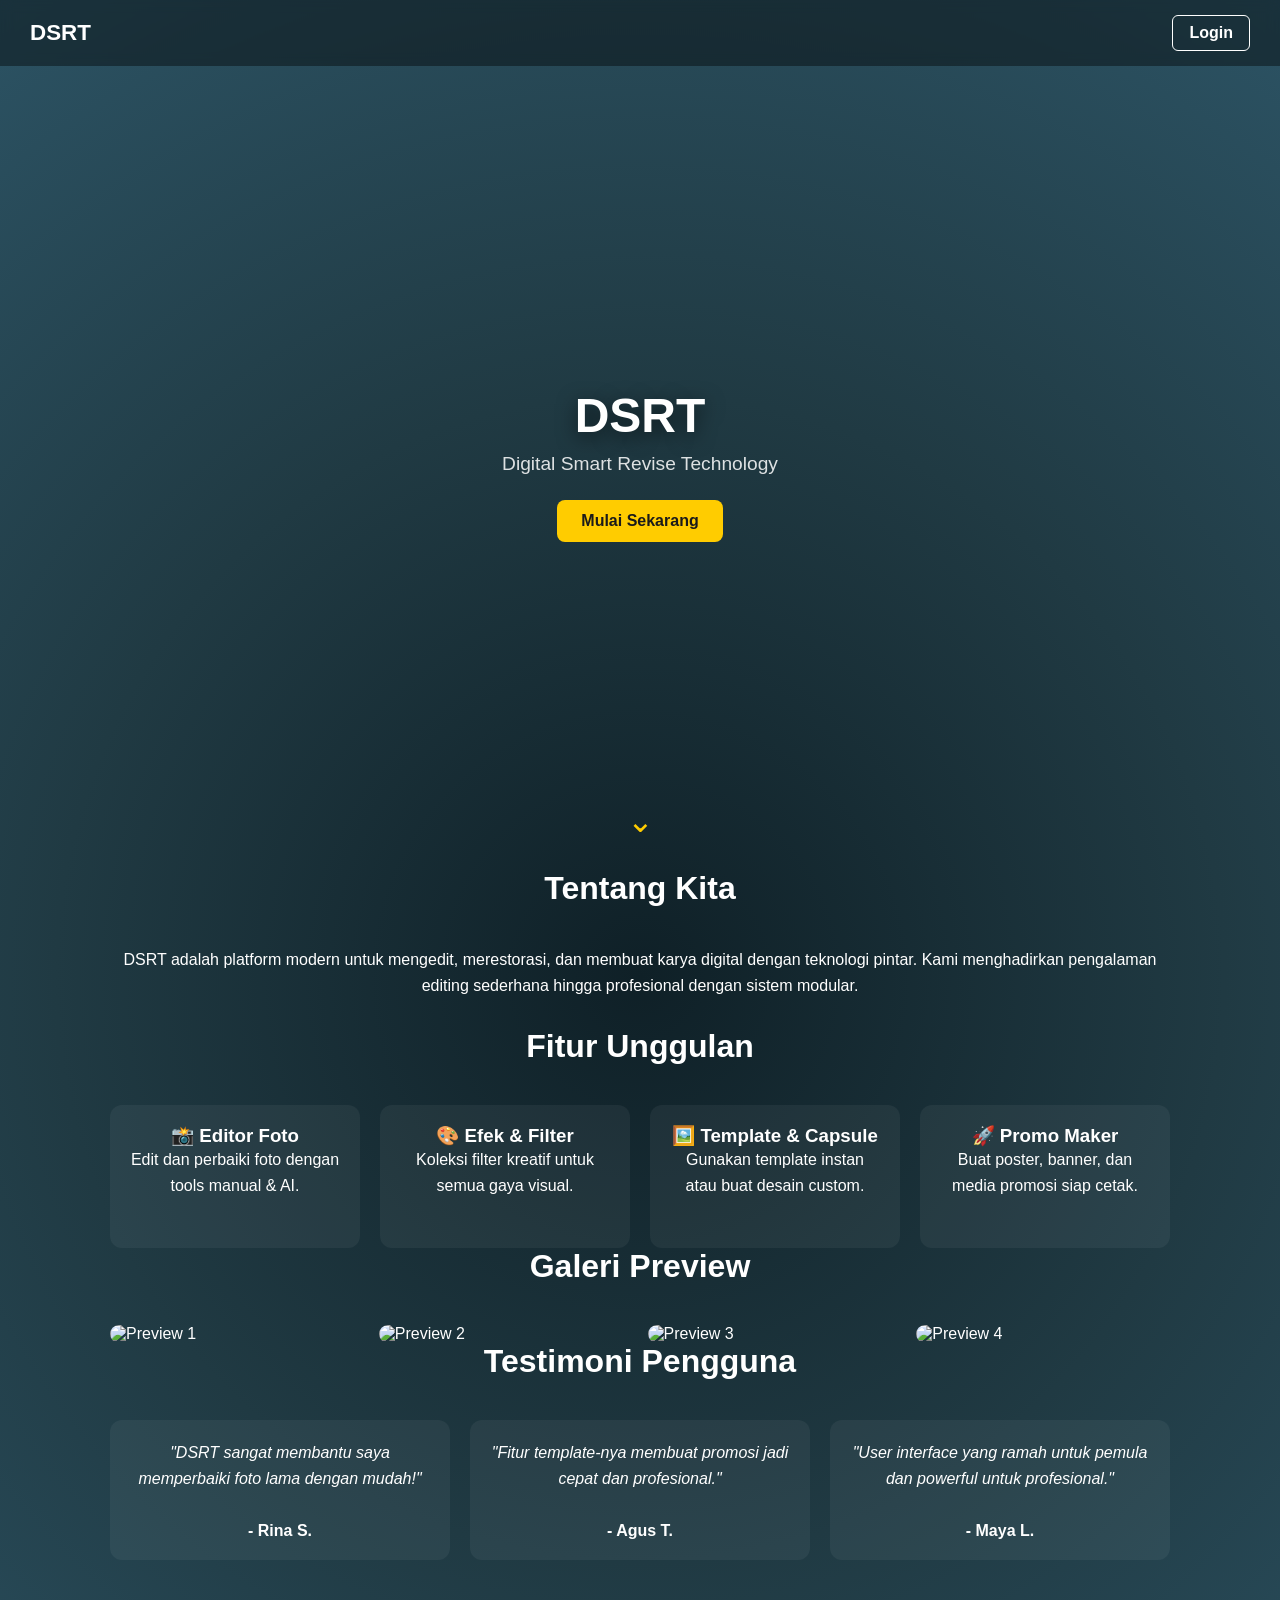
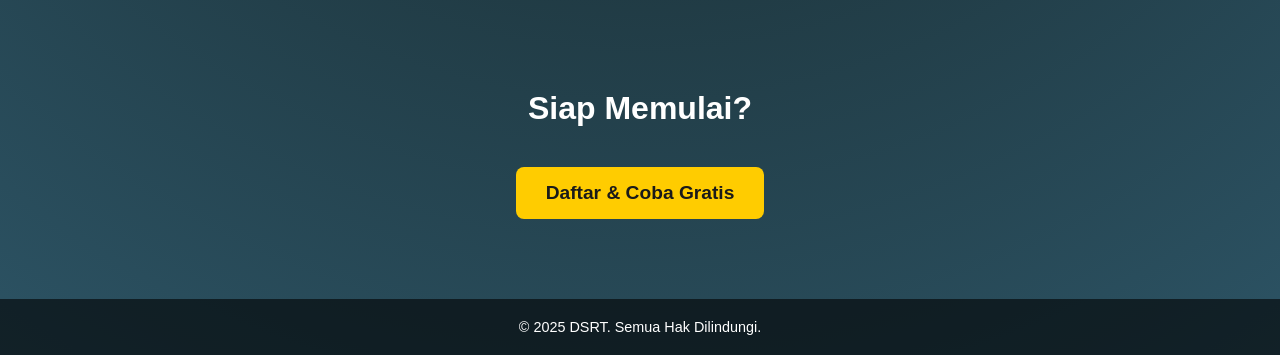
==== index.html @ a475bfc1 "Update index.html" ====
<!DOCTYPE html>
<html lang="id">
<head>
<meta charset="UTF-8">
<meta name="viewport" content="width=device-width, initial-scale=1.0">
<title>DSRT - Digital Smart Revise Technology</title>
<style>
* {margin:0; padding:0; box-sizing:border-box;}
body {font-family:'Arial', sans-serif; color:white; overflow-x:hidden;
  background: radial-gradient(circle at center, #0f2027, #203a43, #2c5364);
  animation: gradientAnim 20s ease infinite;
}
@keyframes gradientAnim {
  0% {background-position:0% 50%;}
  50% {background-position:100% 50%;}
  100% {background-position:0% 50%;}
}
header {display:flex; justify-content:space-between; align-items:center;
  padding:15px 30px; position:fixed; top:0; left:0; width:100%;
  background:rgba(0,0,0,0.4); backdrop-filter: blur(6px); z-index:1000;
  transition:0.3s;
}
header h2 {font-size:1.4rem; font-weight:bold;}
header a {color:white; text-decoration:none; font-weight:bold; border:1px solid white; padding:8px 16px; border-radius:6px; transition:0.3s;}
header a:hover {background:white; color:#203a43;}

.container {max-width:1100px; margin:auto; padding:0 20px;}
.hero {min-height:90vh; display:flex; flex-direction:column; justify-content:center; align-items:center; text-align:center; padding:20px; margin-top:60px; position:relative; overflow:hidden;}
.hero h1 {font-size:3rem; text-shadow:0 5px 20px rgba(0,0,0,0.6); transition: transform 0.3s;}
.hero p {font-size:1.2rem; margin-top:10px; opacity:0.85; transition: transform 0.3s;}
.hero .cta {margin-top:25px;}
.cta button {background:#ffcc00; color:#1a1a1a; font-size:1rem; font-weight:bold; border:none; padding:12px 24px; border-radius:8px; cursor:pointer; transition:0.3s;}
.cta button:hover {background:#ffdb4d; transform: scale(1.05);}

/* Scroll down indicator */
.scroll-down {position:absolute; bottom:30px; font-size:2rem; animation:bounce 1.5s infinite; color:#ffcc00; cursor:pointer;}
@keyframes bounce {0%,20%,50%,80%,100%{transform:translateY(0);}40%{transform:translateY(10px);}60%{transform:translateY(5px);}}

/* Sections */
section {padding:80px 20px; opacity:0; transform:translateY(30px); transition:0.8s ease;}
section.show {opacity:1; transform:translateY(0);}
section h2 {text-align:center; margin-bottom:40px; font-size:2rem;}
section p {text-align:center; margin-bottom:30px; line-height:1.6;}

/* Features */
.features {display:grid; grid-template-columns:repeat(auto-fit, minmax(250px,1fr)); gap:20px;}
.feature {background:rgba(255,255,255,0.05); padding:20px; border-radius:12px; text-align:center; transition:0.3s, transform 0.5s;}
.feature:hover {transform:translateY(-10px) scale(1.05); background:rgba(255,255,255,0.15); box-shadow:0 0 15px rgba(255,255,255,0.2);}

/* Testimonials */
.testimonials {display:grid; grid-template-columns:repeat(auto-fit,minmax(250px,1fr)); gap:20px; margin-top:40px;}
.testimonial {background:rgba(255,255,255,0.05); padding:20px; border-radius:12px; text-align:center; transition: transform 0.3s;}
.testimonial:hover {transform:scale(1.05);}
.testimonial p {font-style:italic;}
.testimonial h4 {margin-top:10px; font-weight:bold;}

/* Gallery */
.gallery {display:grid; grid-template-columns:repeat(auto-fit,minmax(200px,1fr)); gap:15px;}
.gallery img {width:100%; border-radius:12px; transition:0.3s;}
.gallery img:hover {transform:scale(1.05) rotate(1deg);}

/* CTA tambahan */
.cta-section {text-align:center; margin-top:50px;}
.cta-section button {background:#ffcc00; color:#1a1a1a; font-size:1.2rem; font-weight:bold; border:none; padding:15px 30px; border-radius:8px; cursor:pointer; transition:0.3s;}
.cta-section button:hover {background:#ffdb4d; transform:scale(1.05);}

/* Footer */
footer {text-align:center; padding:20px; background:rgba(0,0,0,0.6); font-size:0.9rem;}

/* Responsif */
@media(max-width:768px){
  .hero h1{font-size:2.2rem;}
  .hero p{font-size:1rem;}
  header h2{font-size:1.1rem;}
}
</style>
</head>
<body>

<header>
  <h2>DSRT</h2>
  <a href="#">Login</a>
</header>

<div class="hero container">
  <h1 id="hero-title">DSRT</h1>
  <p id="hero-sub">Digital Smart Revise Technology</p>
  <div class="cta">
    <button>Mulai Sekarang</button>
  </div>
  <div class="scroll-down" onclick="document.getElementById('about').scrollIntoView({behavior:'smooth'})">⌄</div>
</div>

<section id="about" class="container">
  <h2>Tentang Kita</h2>
  <p>DSRT adalah platform modern untuk mengedit, merestorasi, dan membuat karya digital dengan teknologi pintar. Kami menghadirkan pengalaman editing sederhana hingga profesional dengan sistem modular.</p>
</section>

<section id="features" class="container">
  <h2>Fitur Unggulan</h2>
  <div class="features">
    <div class="feature"><h3>📸 Editor Foto</h3><p>Edit dan perbaiki foto dengan tools manual & AI.</p></div>
    <div class="feature"><h3>🎨 Efek & Filter</h3><p>Koleksi filter kreatif untuk semua gaya visual.</p></div>
    <div class="feature"><h3>🖼️ Template & Capsule</h3><p>Gunakan template instan atau buat desain custom.</p></div>
    <div class="feature"><h3>🚀 Promo Maker</h3><p>Buat poster, banner, dan media promosi siap cetak.</p></div>
  </div>
</section>

<section id="gallery" class="container">
  <h2>Galeri Preview</h2>
  <div class="gallery">
    <img src="https://via.placeholder.com/400x300" alt="Preview 1">
    <img src="https://via.placeholder.com/400x300" alt="Preview 2">
    <img src="https://via.placeholder.com/400x300" alt="Preview 3">
    <img src="https://via.placeholder.com/400x300" alt="Preview 4">
  </div>
</section>

<section id="testimonials" class="container">
  <h2>Testimoni Pengguna</h2>
  <div class="testimonials">
    <div class="testimonial"><p>"DSRT sangat membantu saya memperbaiki foto lama dengan mudah!"</p><h4>- Rina S.</h4></div>
    <div class="testimonial"><p>"Fitur template-nya membuat promosi jadi cepat dan profesional."</p><h4>- Agus T.</h4></div>
    <div class="testimonial"><p>"User interface yang ramah untuk pemula dan powerful untuk profesional."</p><h4>- Maya L.</h4></div>
  </div>
</section>

<section class="cta-section">
  <h2>Siap Memulai?</h2>
  <button>Daftar & Coba Gratis</button>
</section>

<footer>
  © 2025 DSRT. Semua Hak Dilindungi.
</footer>

<script>
// Fade in saat scroll
const sections = document.querySelectorAll('section');
const observer = new IntersectionObserver(entries => {
  entries.forEach(entry => { if(entry.isIntersecting){ entry.target.classList.add('show'); } });
},{ threshold:0.2 });
sections.forEach(section => observer.observe(section));

// Parallax hero saat scroll
window.addEventListener('scroll', () => {
  const scrolled = window.scrollY;
  document.getElementById('hero-title').style.transform = `translateY(${scrolled * 0.3}px)`;
  document.getElementById('hero-sub').style.transform = `translateY(${scrolled * 0.5}px)`;
});
</script>

</body>
</html>
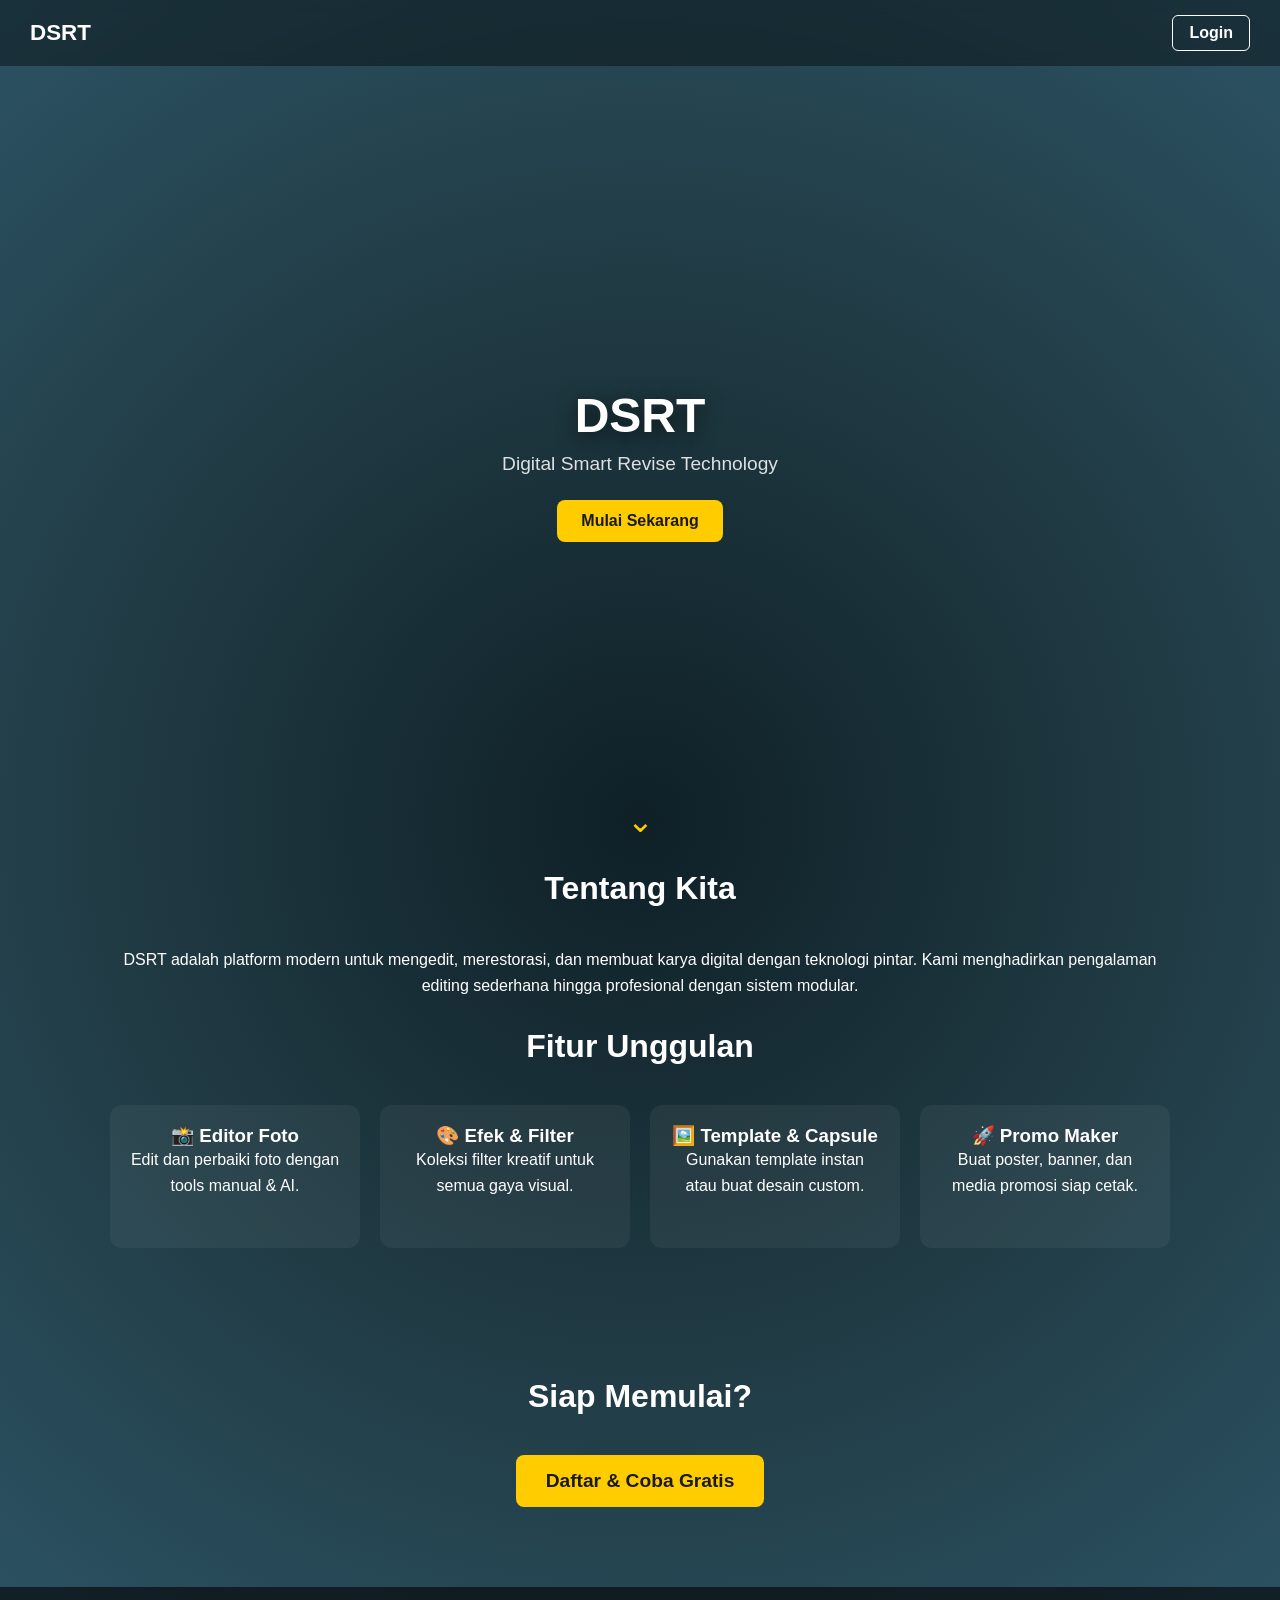
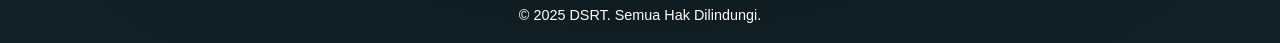
==== commit a85d1dd3: "Update index.html" ====
--- a/index.html
+++ b/index.html
@@ -18,7 +18,6 @@
 header {display:flex; justify-content:space-between; align-items:center;
   padding:15px 30px; position:fixed; top:0; left:0; width:100%;
   background:rgba(0,0,0,0.4); backdrop-filter: blur(6px); z-index:1000;
-  transition:0.3s;
 }
 header h2 {font-size:1.4rem; font-weight:bold;}
 header a {color:white; text-decoration:none; font-weight:bold; border:1px solid white; padding:8px 16px; border-radius:6px; transition:0.3s;}
@@ -32,42 +31,24 @@
 .cta button {background:#ffcc00; color:#1a1a1a; font-size:1rem; font-weight:bold; border:none; padding:12px 24px; border-radius:8px; cursor:pointer; transition:0.3s;}
 .cta button:hover {background:#ffdb4d; transform: scale(1.05);}
 
-/* Scroll down indicator */
 .scroll-down {position:absolute; bottom:30px; font-size:2rem; animation:bounce 1.5s infinite; color:#ffcc00; cursor:pointer;}
 @keyframes bounce {0%,20%,50%,80%,100%{transform:translateY(0);}40%{transform:translateY(10px);}60%{transform:translateY(5px);}}
 
-/* Sections */
 section {padding:80px 20px; opacity:0; transform:translateY(30px); transition:0.8s ease;}
 section.show {opacity:1; transform:translateY(0);}
 section h2 {text-align:center; margin-bottom:40px; font-size:2rem;}
 section p {text-align:center; margin-bottom:30px; line-height:1.6;}
 
-/* Features */
 .features {display:grid; grid-template-columns:repeat(auto-fit, minmax(250px,1fr)); gap:20px;}
 .feature {background:rgba(255,255,255,0.05); padding:20px; border-radius:12px; text-align:center; transition:0.3s, transform 0.5s;}
 .feature:hover {transform:translateY(-10px) scale(1.05); background:rgba(255,255,255,0.15); box-shadow:0 0 15px rgba(255,255,255,0.2);}
 
-/* Testimonials */
-.testimonials {display:grid; grid-template-columns:repeat(auto-fit,minmax(250px,1fr)); gap:20px; margin-top:40px;}
-.testimonial {background:rgba(255,255,255,0.05); padding:20px; border-radius:12px; text-align:center; transition: transform 0.3s;}
-.testimonial:hover {transform:scale(1.05);}
-.testimonial p {font-style:italic;}
-.testimonial h4 {margin-top:10px; font-weight:bold;}
-
-/* Gallery */
-.gallery {display:grid; grid-template-columns:repeat(auto-fit,minmax(200px,1fr)); gap:15px;}
-.gallery img {width:100%; border-radius:12px; transition:0.3s;}
-.gallery img:hover {transform:scale(1.05) rotate(1deg);}
-
-/* CTA tambahan */
 .cta-section {text-align:center; margin-top:50px;}
 .cta-section button {background:#ffcc00; color:#1a1a1a; font-size:1.2rem; font-weight:bold; border:none; padding:15px 30px; border-radius:8px; cursor:pointer; transition:0.3s;}
 .cta-section button:hover {background:#ffdb4d; transform:scale(1.05);}
 
-/* Footer */
 footer {text-align:center; padding:20px; background:rgba(0,0,0,0.6); font-size:0.9rem;}
 
-/* Responsif */
 @media(max-width:768px){
   .hero h1{font-size:2.2rem;}
   .hero p{font-size:1rem;}
@@ -106,25 +87,6 @@
   </div>
 </section>
 
-<section id="gallery" class="container">
-  <h2>Galeri Preview</h2>
-  <div class="gallery">
-    <img src="https://via.placeholder.com/400x300" alt="Preview 1">
-    <img src="https://via.placeholder.com/400x300" alt="Preview 2">
-    <img src="https://via.placeholder.com/400x300" alt="Preview 3">
-    <img src="https://via.placeholder.com/400x300" alt="Preview 4">
-  </div>
-</section>
-
-<section id="testimonials" class="container">
-  <h2>Testimoni Pengguna</h2>
-  <div class="testimonials">
-    <div class="testimonial"><p>"DSRT sangat membantu saya memperbaiki foto lama dengan mudah!"</p><h4>- Rina S.</h4></div>
-    <div class="testimonial"><p>"Fitur template-nya membuat promosi jadi cepat dan profesional."</p><h4>- Agus T.</h4></div>
-    <div class="testimonial"><p>"User interface yang ramah untuk pemula dan powerful untuk profesional."</p><h4>- Maya L.</h4></div>
-  </div>
-</section>
-
 <section class="cta-section">
   <h2>Siap Memulai?</h2>
   <button>Daftar & Coba Gratis</button>
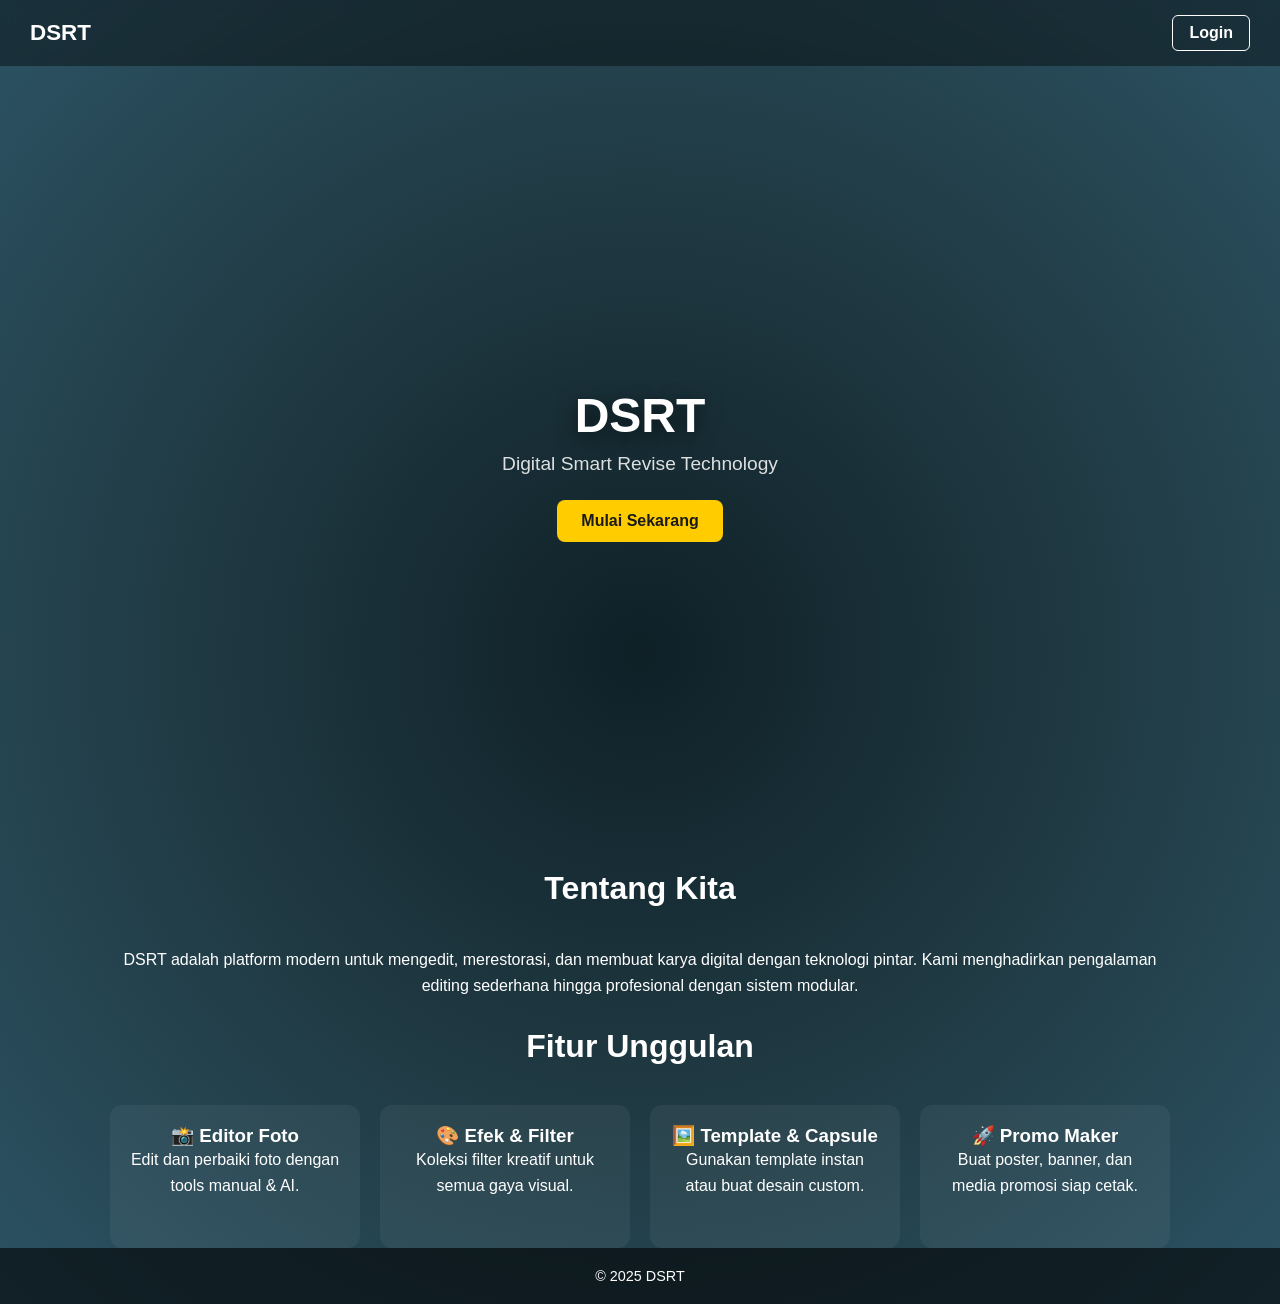
==== commit e8814d06: "Update index.html" ====
--- a/index.html
+++ b/index.html
@@ -6,46 +6,27 @@
 <title>DSRT - Digital Smart Revise Technology</title>
 <style>
 * {margin:0; padding:0; box-sizing:border-box;}
-body {font-family:'Arial', sans-serif; color:white; overflow-x:hidden;
-  background: radial-gradient(circle at center, #0f2027, #203a43, #2c5364);
-  animation: gradientAnim 20s ease infinite;
-}
-@keyframes gradientAnim {
-  0% {background-position:0% 50%;}
-  50% {background-position:100% 50%;}
-  100% {background-position:0% 50%;}
-}
-header {display:flex; justify-content:space-between; align-items:center;
-  padding:15px 30px; position:fixed; top:0; left:0; width:100%;
-  background:rgba(0,0,0,0.4); backdrop-filter: blur(6px); z-index:1000;
-}
+body {font-family:'Arial', sans-serif; background: radial-gradient(circle at center, #0f2027, #203a43, #2c5364); color:white; overflow-x:hidden;}
+header {display:flex; justify-content:space-between; align-items:center; padding:15px 30px; position:fixed; top:0; left:0; width:100%; background:rgba(0,0,0,0.4); backdrop-filter: blur(6px); z-index:1000;}
 header h2 {font-size:1.4rem; font-weight:bold;}
 header a {color:white; text-decoration:none; font-weight:bold; border:1px solid white; padding:8px 16px; border-radius:6px; transition:0.3s;}
 header a:hover {background:white; color:#203a43;}
 
 .container {max-width:1100px; margin:auto; padding:0 20px;}
-.hero {min-height:90vh; display:flex; flex-direction:column; justify-content:center; align-items:center; text-align:center; padding:20px; margin-top:60px; position:relative; overflow:hidden;}
-.hero h1 {font-size:3rem; text-shadow:0 5px 20px rgba(0,0,0,0.6); transition: transform 0.3s;}
-.hero p {font-size:1.2rem; margin-top:10px; opacity:0.85; transition: transform 0.3s;}
-.hero .cta {margin-top:25px;}
+.hero {min-height:90vh; display:flex; flex-direction:column; justify-content:center; align-items:center; text-align:center; padding:20px; margin-top:60px;}
+.hero h1 {font-size:3rem; text-shadow:0 5px 20px rgba(0,0,0,0.6);}
+.hero p {font-size:1.2rem; margin-top:10px; opacity:0.85;}
+.cta {margin-top:25px;}
 .cta button {background:#ffcc00; color:#1a1a1a; font-size:1rem; font-weight:bold; border:none; padding:12px 24px; border-radius:8px; cursor:pointer; transition:0.3s;}
-.cta button:hover {background:#ffdb4d; transform: scale(1.05);}
+.cta button:hover {background:#ffdb4d; transform:scale(1.05);}
 
-.scroll-down {position:absolute; bottom:30px; font-size:2rem; animation:bounce 1.5s infinite; color:#ffcc00; cursor:pointer;}
-@keyframes bounce {0%,20%,50%,80%,100%{transform:translateY(0);}40%{transform:translateY(10px);}60%{transform:translateY(5px);}}
-
-section {padding:80px 20px; opacity:0; transform:translateY(30px); transition:0.8s ease;}
-section.show {opacity:1; transform:translateY(0);}
+section {padding:80px 20px;}
 section h2 {text-align:center; margin-bottom:40px; font-size:2rem;}
 section p {text-align:center; margin-bottom:30px; line-height:1.6;}
 
 .features {display:grid; grid-template-columns:repeat(auto-fit, minmax(250px,1fr)); gap:20px;}
-.feature {background:rgba(255,255,255,0.05); padding:20px; border-radius:12px; text-align:center; transition:0.3s, transform 0.5s;}
-.feature:hover {transform:translateY(-10px) scale(1.05); background:rgba(255,255,255,0.15); box-shadow:0 0 15px rgba(255,255,255,0.2);}
-
-.cta-section {text-align:center; margin-top:50px;}
-.cta-section button {background:#ffcc00; color:#1a1a1a; font-size:1.2rem; font-weight:bold; border:none; padding:15px 30px; border-radius:8px; cursor:pointer; transition:0.3s;}
-.cta-section button:hover {background:#ffdb4d; transform:scale(1.05);}
+.feature {background:rgba(255,255,255,0.05); padding:20px; border-radius:12px; text-align:center; transition:0.3s;}
+.feature:hover {transform:translateY(-5px) scale(1.02); background:rgba(255,255,255,0.1);}
 
 footer {text-align:center; padding:20px; background:rgba(0,0,0,0.6); font-size:0.9rem;}
 
@@ -64,12 +45,11 @@
 </header>
 
 <div class="hero container">
-  <h1 id="hero-title">DSRT</h1>
-  <p id="hero-sub">Digital Smart Revise Technology</p>
+  <h1>DSRT</h1>
+  <p>Digital Smart Revise Technology</p>
   <div class="cta">
     <button>Mulai Sekarang</button>
   </div>
-  <div class="scroll-down" onclick="document.getElementById('about').scrollIntoView({behavior:'smooth'})">⌄</div>
 </div>
 
 <section id="about" class="container">
@@ -87,30 +67,9 @@
   </div>
 </section>
 
-<section class="cta-section">
-  <h2>Siap Memulai?</h2>
-  <button>Daftar & Coba Gratis</button>
-</section>
-
 <footer>
-  © 2025 DSRT. Semua Hak Dilindungi.
+  © 2025 DSRT
 </footer>
-
-<script>
-// Fade in saat scroll
-const sections = document.querySelectorAll('section');
-const observer = new IntersectionObserver(entries => {
-  entries.forEach(entry => { if(entry.isIntersecting){ entry.target.classList.add('show'); } });
-},{ threshold:0.2 });
-sections.forEach(section => observer.observe(section));
-
-// Parallax hero saat scroll
-window.addEventListener('scroll', () => {
-  const scrolled = window.scrollY;
-  document.getElementById('hero-title').style.transform = `translateY(${scrolled * 0.3}px)`;
-  document.getElementById('hero-sub').style.transform = `translateY(${scrolled * 0.5}px)`;
-});
-</script>
 
 </body>
 </html>
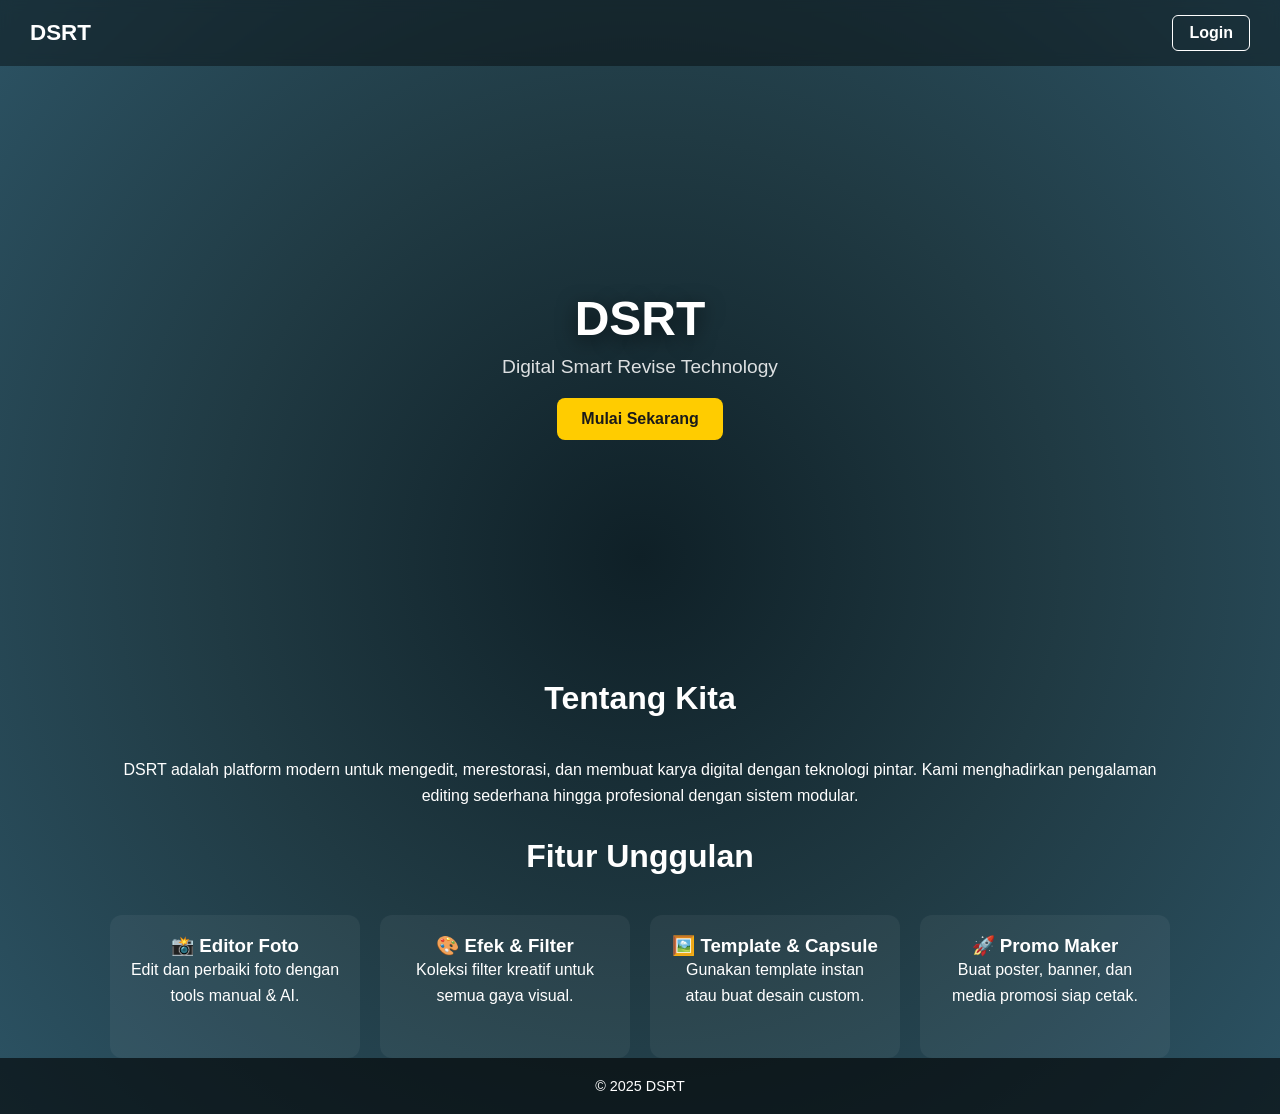
==== commit d0aa1e02: "Update index.html" ====
--- a/index.html
+++ b/index.html
@@ -13,10 +13,15 @@
 header a:hover {background:white; color:#203a43;}
 
 .container {max-width:1100px; margin:auto; padding:0 20px;}
-.hero {min-height:90vh; display:flex; flex-direction:column; justify-content:center; align-items:center; text-align:center; padding:20px; margin-top:60px;}
+.hero {
+  min-height:70vh; /* lebih pendek supaya tidak terlalu kosong */
+  display:flex; flex-direction:column; justify-content:center; align-items:center; text-align:center;
+  padding:20px;
+  margin-top:50px; /* cukup untuk header */
+}
 .hero h1 {font-size:3rem; text-shadow:0 5px 20px rgba(0,0,0,0.6);}
 .hero p {font-size:1.2rem; margin-top:10px; opacity:0.85;}
-.cta {margin-top:25px;}
+.cta {margin-top:20px;}
 .cta button {background:#ffcc00; color:#1a1a1a; font-size:1rem; font-weight:bold; border:none; padding:12px 24px; border-radius:8px; cursor:pointer; transition:0.3s;}
 .cta button:hover {background:#ffdb4d; transform:scale(1.05);}
 
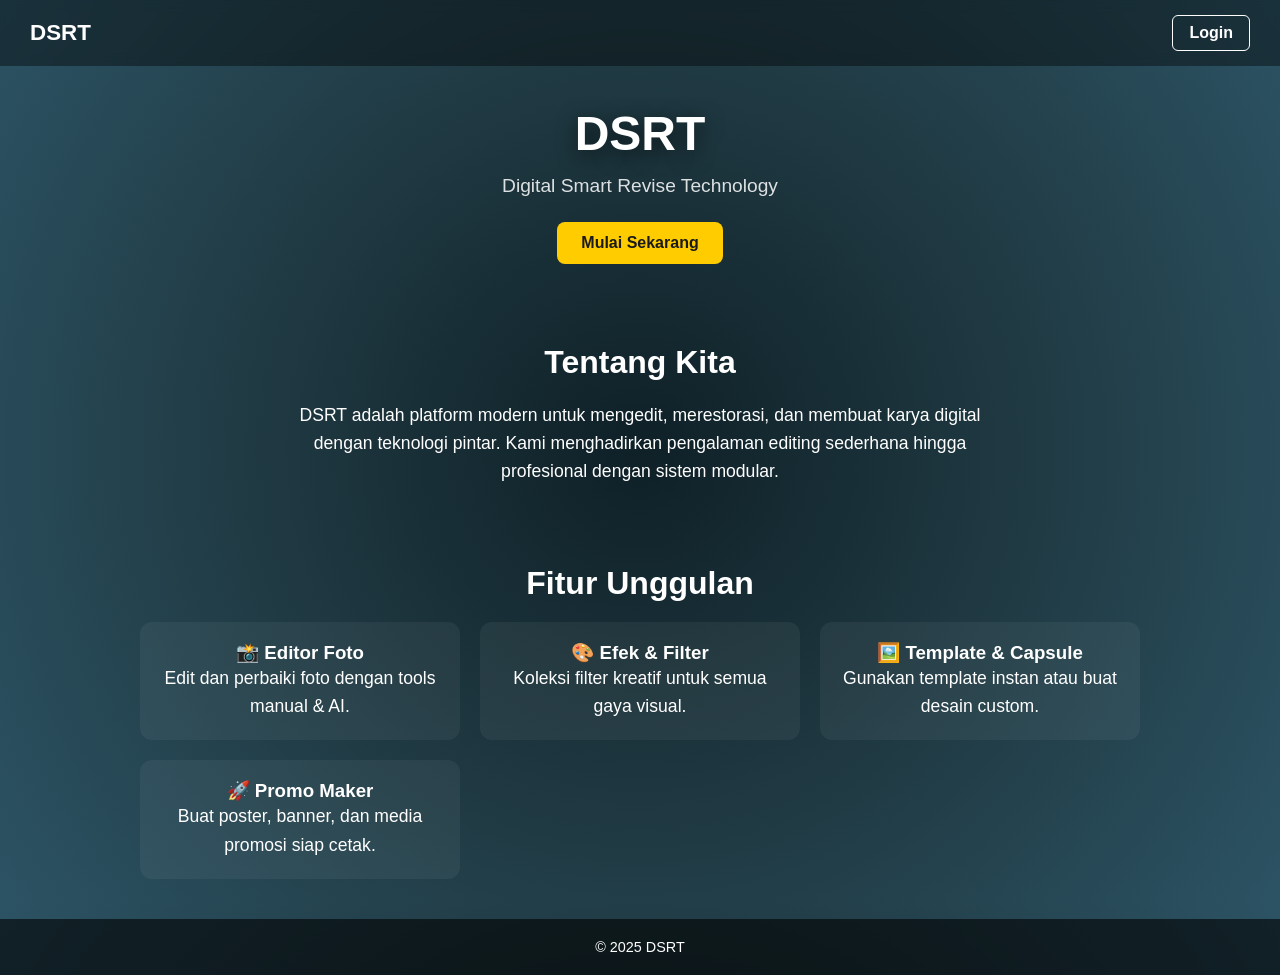
==== commit f8aecb31: "Update index.html" ====
--- a/index.html
+++ b/index.html
@@ -6,39 +6,40 @@
 <title>DSRT - Digital Smart Revise Technology</title>
 <style>
 * {margin:0; padding:0; box-sizing:border-box;}
-body {font-family:'Arial', sans-serif; background: radial-gradient(circle at center, #0f2027, #203a43, #2c5364); color:white; overflow-x:hidden;}
-header {display:flex; justify-content:space-between; align-items:center; padding:15px 30px; position:fixed; top:0; left:0; width:100%; background:rgba(0,0,0,0.4); backdrop-filter: blur(6px); z-index:1000;}
+html, body {height:100%; font-family:'Arial', sans-serif; color:white; background: radial-gradient(circle at center, #0f2027, #203a43, #2c5364);}
+body {display:flex; flex-direction:column;}
+
+header {display:flex; justify-content:space-between; align-items:center; padding:15px 30px; background:rgba(0,0,0,0.4); backdrop-filter: blur(6px); z-index:1000; position:sticky; top:0;}
 header h2 {font-size:1.4rem; font-weight:bold;}
 header a {color:white; text-decoration:none; font-weight:bold; border:1px solid white; padding:8px 16px; border-radius:6px; transition:0.3s;}
 header a:hover {background:white; color:#203a43;}
 
-.container {max-width:1100px; margin:auto; padding:0 20px;}
-.hero {
-  min-height:70vh; /* lebih pendek supaya tidak terlalu kosong */
-  display:flex; flex-direction:column; justify-content:center; align-items:center; text-align:center;
-  padding:20px;
-  margin-top:50px; /* cukup untuk header */
-}
+.main {flex:1; display:flex; flex-direction:column;}
+
+section {flex:1; display:flex; flex-direction:column; justify-content:center; align-items:center; text-align:center; padding:40px 20px;}
+section h2 {font-size:2rem; margin-bottom:20px;}
+section p {font-size:1.1rem; line-height:1.6; max-width:700px;}
+
+/* Hero */
 .hero h1 {font-size:3rem; text-shadow:0 5px 20px rgba(0,0,0,0.6);}
 .hero p {font-size:1.2rem; margin-top:10px; opacity:0.85;}
 .cta {margin-top:20px;}
 .cta button {background:#ffcc00; color:#1a1a1a; font-size:1rem; font-weight:bold; border:none; padding:12px 24px; border-radius:8px; cursor:pointer; transition:0.3s;}
 .cta button:hover {background:#ffdb4d; transform:scale(1.05);}
 
-section {padding:80px 20px;}
-section h2 {text-align:center; margin-bottom:40px; font-size:2rem;}
-section p {text-align:center; margin-bottom:30px; line-height:1.6;}
-
-.features {display:grid; grid-template-columns:repeat(auto-fit, minmax(250px,1fr)); gap:20px;}
-.feature {background:rgba(255,255,255,0.05); padding:20px; border-radius:12px; text-align:center; transition:0.3s;}
+/* Fitur */
+.features {display:grid; grid-template-columns:repeat(auto-fit, minmax(250px,1fr)); gap:20px; width:100%; max-width:1000px;}
+.feature {background:rgba(255,255,255,0.05); padding:20px; border-radius:12px; transition:0.3s;}
 .feature:hover {transform:translateY(-5px) scale(1.02); background:rgba(255,255,255,0.1);}
 
+/* Footer */
 footer {text-align:center; padding:20px; background:rgba(0,0,0,0.6); font-size:0.9rem;}
 
 @media(max-width:768px){
   .hero h1{font-size:2.2rem;}
   .hero p{font-size:1rem;}
   header h2{font-size:1.1rem;}
+  .features {grid-template-columns:1fr;}
 }
 </style>
 </head>
@@ -49,28 +50,30 @@
   <a href="#">Login</a>
 </header>
 
-<div class="hero container">
-  <h1>DSRT</h1>
-  <p>Digital Smart Revise Technology</p>
-  <div class="cta">
-    <button>Mulai Sekarang</button>
-  </div>
+<div class="main">
+  <section class="hero">
+    <h1>DSRT</h1>
+    <p>Digital Smart Revise Technology</p>
+    <div class="cta">
+      <button>Mulai Sekarang</button>
+    </div>
+  </section>
+
+  <section id="about">
+    <h2>Tentang Kita</h2>
+    <p>DSRT adalah platform modern untuk mengedit, merestorasi, dan membuat karya digital dengan teknologi pintar. Kami menghadirkan pengalaman editing sederhana hingga profesional dengan sistem modular.</p>
+  </section>
+
+  <section id="features">
+    <h2>Fitur Unggulan</h2>
+    <div class="features">
+      <div class="feature"><h3>📸 Editor Foto</h3><p>Edit dan perbaiki foto dengan tools manual & AI.</p></div>
+      <div class="feature"><h3>🎨 Efek & Filter</h3><p>Koleksi filter kreatif untuk semua gaya visual.</p></div>
+      <div class="feature"><h3>🖼️ Template & Capsule</h3><p>Gunakan template instan atau buat desain custom.</p></div>
+      <div class="feature"><h3>🚀 Promo Maker</h3><p>Buat poster, banner, dan media promosi siap cetak.</p></div>
+    </div>
+  </section>
 </div>
-
-<section id="about" class="container">
-  <h2>Tentang Kita</h2>
-  <p>DSRT adalah platform modern untuk mengedit, merestorasi, dan membuat karya digital dengan teknologi pintar. Kami menghadirkan pengalaman editing sederhana hingga profesional dengan sistem modular.</p>
-</section>
-
-<section id="features" class="container">
-  <h2>Fitur Unggulan</h2>
-  <div class="features">
-    <div class="feature"><h3>📸 Editor Foto</h3><p>Edit dan perbaiki foto dengan tools manual & AI.</p></div>
-    <div class="feature"><h3>🎨 Efek & Filter</h3><p>Koleksi filter kreatif untuk semua gaya visual.</p></div>
-    <div class="feature"><h3>🖼️ Template & Capsule</h3><p>Gunakan template instan atau buat desain custom.</p></div>
-    <div class="feature"><h3>🚀 Promo Maker</h3><p>Buat poster, banner, dan media promosi siap cetak.</p></div>
-  </div>
-</section>
 
 <footer>
   © 2025 DSRT
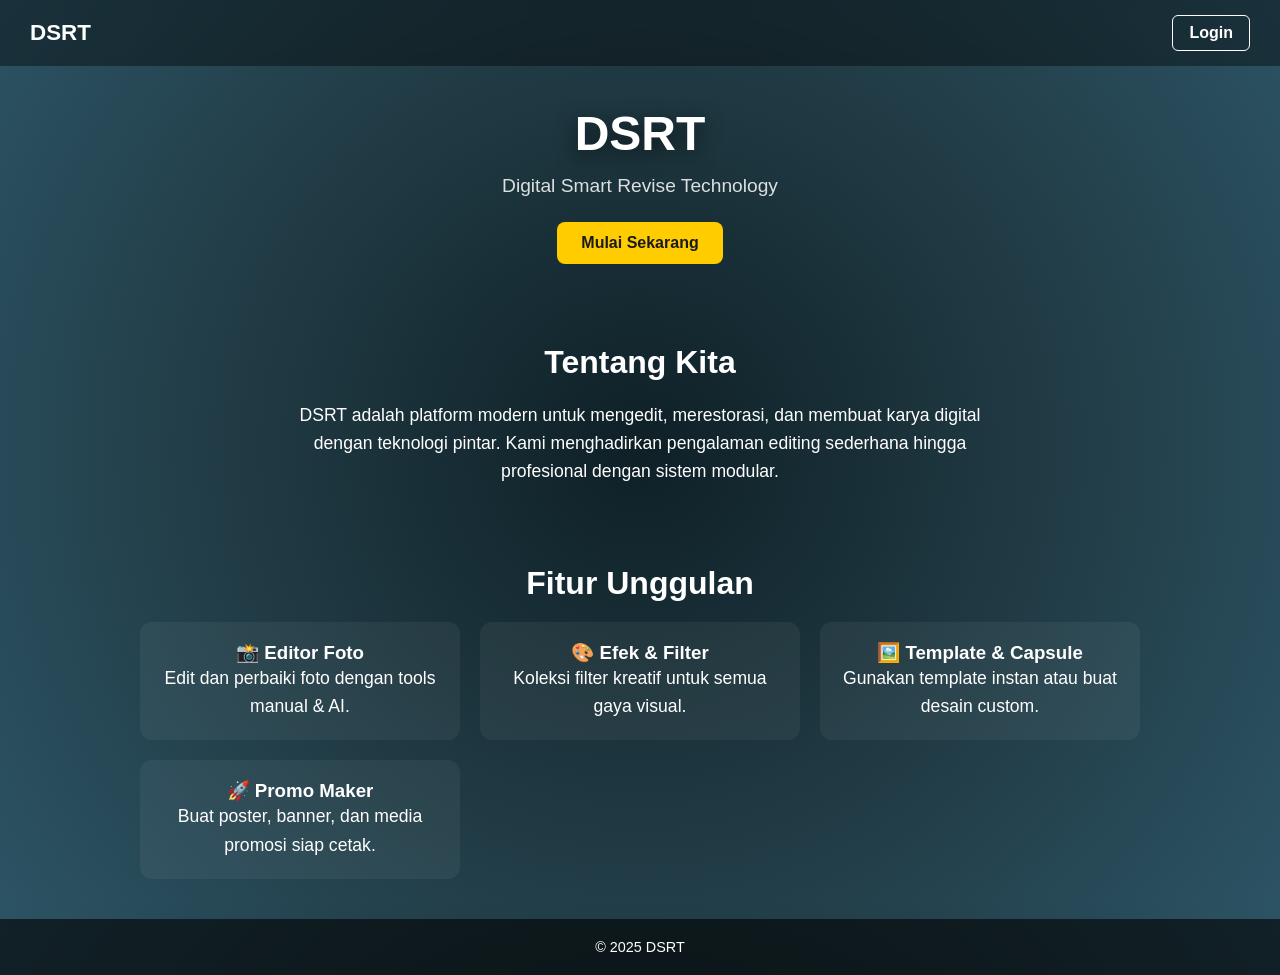
==== commit a9b0dd2f: "Update index.html" ====
--- a/index.html
+++ b/index.html
@@ -7,7 +7,7 @@
 <style>
 * {margin:0; padding:0; box-sizing:border-box;}
 html, body {height:100%; font-family:'Arial', sans-serif; color:white; background: radial-gradient(circle at center, #0f2027, #203a43, #2c5364);}
-body {display:flex; flex-direction:column;}
+body {display:flex; flex-direction:column; perspective:1000px;}
 
 header {display:flex; justify-content:space-between; align-items:center; padding:15px 30px; background:rgba(0,0,0,0.4); backdrop-filter: blur(6px); z-index:1000; position:sticky; top:0;}
 header h2 {font-size:1.4rem; font-weight:bold;}
@@ -21,6 +21,7 @@
 section p {font-size:1.1rem; line-height:1.6; max-width:700px;}
 
 /* Hero */
+.hero {transform-style:preserve-3d; transition: transform 0.2s;}
 .hero h1 {font-size:3rem; text-shadow:0 5px 20px rgba(0,0,0,0.6);}
 .hero p {font-size:1.2rem; margin-top:10px; opacity:0.85;}
 .cta {margin-top:20px;}
@@ -29,8 +30,8 @@
 
 /* Fitur */
 .features {display:grid; grid-template-columns:repeat(auto-fit, minmax(250px,1fr)); gap:20px; width:100%; max-width:1000px;}
-.feature {background:rgba(255,255,255,0.05); padding:20px; border-radius:12px; transition:0.3s;}
-.feature:hover {transform:translateY(-5px) scale(1.02); background:rgba(255,255,255,0.1);}
+.feature {background:rgba(255,255,255,0.05); padding:20px; border-radius:12px; text-align:center; transition:transform 0.3s; transform-style:preserve-3d;}
+.feature:hover {transform:rotateX(10deg) rotateY(10deg) translateY(-5px) scale(1.05); background:rgba(255,255,255,0.1);}
 
 /* Footer */
 footer {text-align:center; padding:20px; background:rgba(0,0,0,0.6); font-size:0.9rem;}
@@ -51,7 +52,7 @@
 </header>
 
 <div class="main">
-  <section class="hero">
+  <section class="hero" id="hero">
     <h1>DSRT</h1>
     <p>Digital Smart Revise Technology</p>
     <div class="cta">
@@ -79,5 +80,15 @@
   © 2025 DSRT
 </footer>
 
+<script>
+// Hero 3D parallax based on mouse
+const hero = document.getElementById('hero');
+document.addEventListener('mousemove', e => {
+  const x = (window.innerWidth/2 - e.clientX)/20; // rotateY
+  const y = (window.innerHeight/2 - e.clientY)/20; // rotateX
+  hero.style.transform = `rotateX(${y}deg) rotateY(${x}deg)`;
+});
+</script>
+
 </body>
 </html>
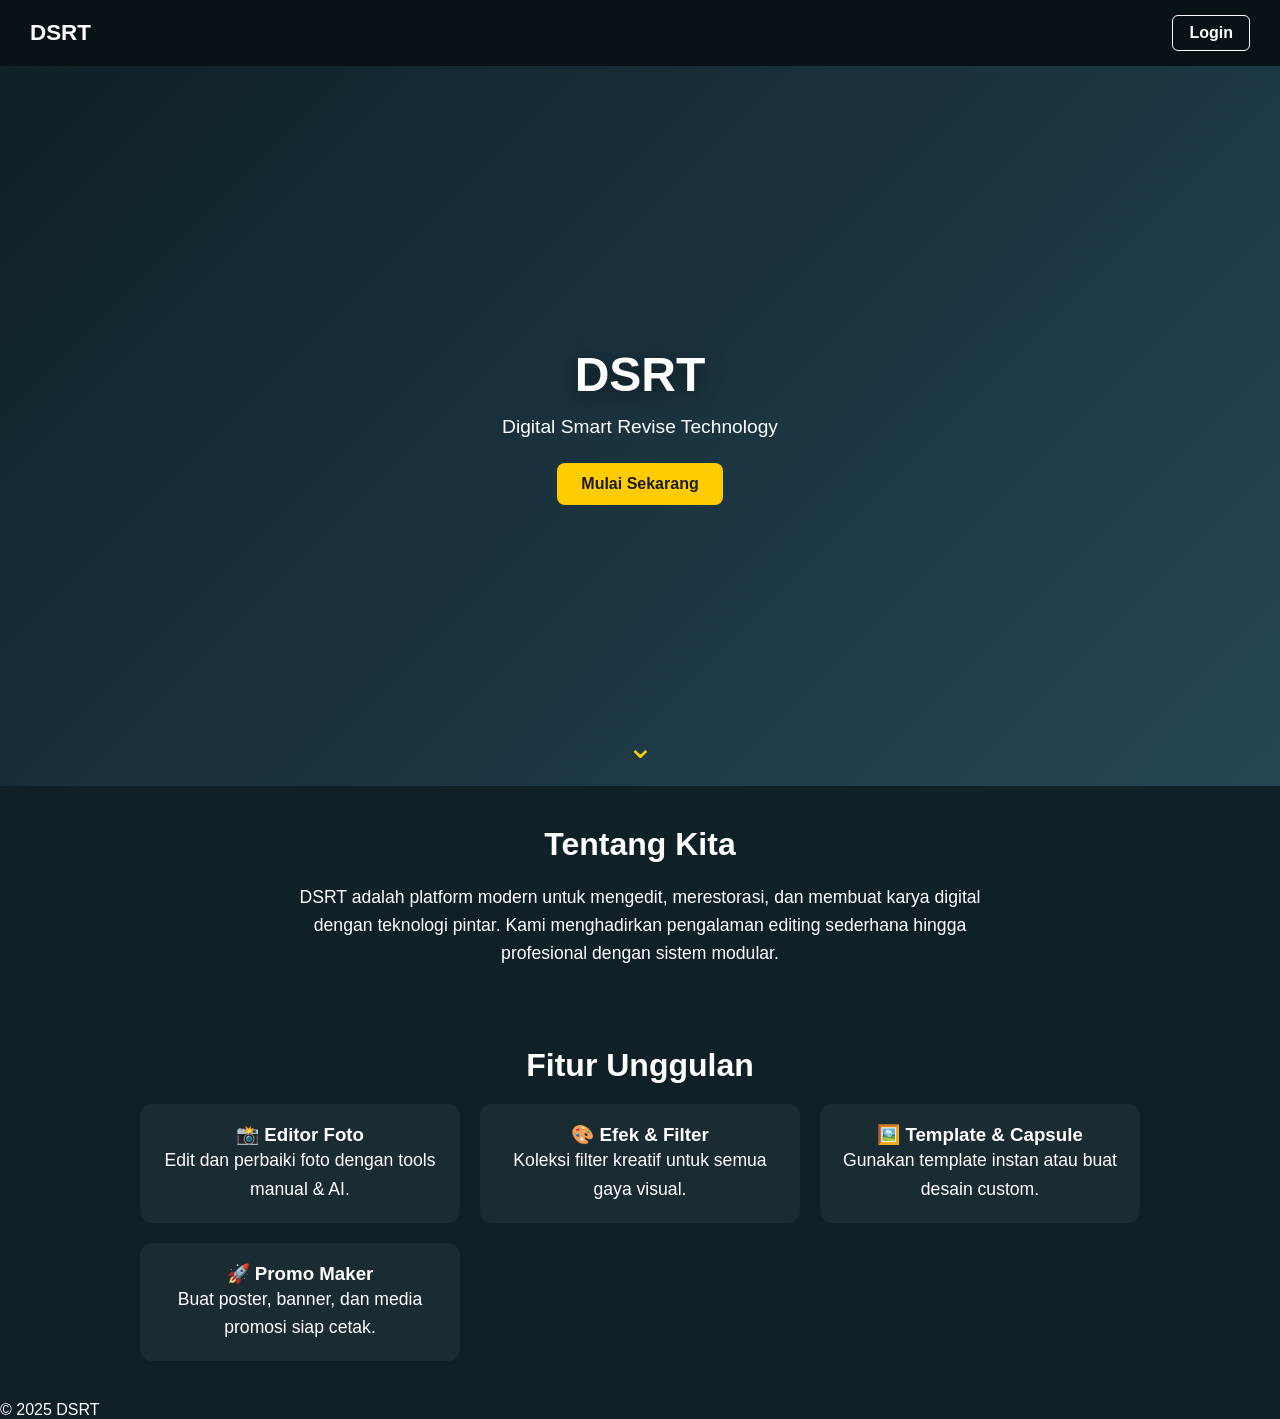
==== commit 2f696147: "Update index.html" ====
--- a/index.html
+++ b/index.html
@@ -6,8 +6,8 @@
 <title>DSRT - Digital Smart Revise Technology</title>
 <style>
 * {margin:0; padding:0; box-sizing:border-box;}
-html, body {height:100%; font-family:'Arial', sans-serif; color:white; background: radial-gradient(circle at center, #0f2027, #203a43, #2c5364);}
-body {display:flex; flex-direction:column; perspective:1000px;}
+html, body {height:100%; font-family:'Arial', sans-serif; color:white; background:#0f2027;}
+body {display:flex; flex-direction:column; perspective:1000px; overflow-x:hidden;}
 
 header {display:flex; justify-content:space-between; align-items:center; padding:15px 30px; background:rgba(0,0,0,0.4); backdrop-filter: blur(6px); z-index:1000; position:sticky; top:0;}
 header h2 {font-size:1.4rem; font-weight:bold;}
@@ -16,26 +16,56 @@
 
 .main {flex:1; display:flex; flex-direction:column;}
 
-section {flex:1; display:flex; flex-direction:column; justify-content:center; align-items:center; text-align:center; padding:40px 20px;}
-section h2 {font-size:2rem; margin-bottom:20px;}
-section p {font-size:1.1rem; line-height:1.6; max-width:700px;}
+/* Hero */
+.hero {
+  position:relative;
+  min-height:80vh;
+  display:flex;
+  flex-direction:column;
+  justify-content:center;
+  align-items:center;
+  text-align:center;
+  background: linear-gradient(-45deg, #0f2027, #203a43, #2c5364, #0f2027);
+  background-size: 400% 400%;
+  animation: gradientBG 15s ease infinite;
+  transform-style: preserve-3d;
+  transition: transform 0.2s;
+}
+@keyframes gradientBG {
+  0% {background-position:0% 50%;}
+  50% {background-position:100% 50%;}
+  100% {background-position:0% 50%;}
+}
 
-/* Hero */
-.hero {transform-style:preserve-3d; transition: transform 0.2s;}
-.hero h1 {font-size:3rem; text-shadow:0 5px 20px rgba(0,0,0,0.6);}
-.hero p {font-size:1.2rem; margin-top:10px; opacity:0.85;}
+.hero h1 {font-size:3rem; text-shadow:0 5px 20px rgba(0,0,0,0.6); animation: fadeInUp 1s ease forwards;}
+.hero p {font-size:1.2rem; margin-top:10px; opacity:0; animation: fadeInUp 1s ease 0.3s forwards;}
 .cta {margin-top:20px;}
 .cta button {background:#ffcc00; color:#1a1a1a; font-size:1rem; font-weight:bold; border:none; padding:12px 24px; border-radius:8px; cursor:pointer; transition:0.3s;}
 .cta button:hover {background:#ffdb4d; transform:scale(1.05);}
 
+/* Scroll down indicator */
+.scroll-down {position:absolute; bottom:20px; font-size:2rem; color:#ffcc00; cursor:pointer; animation: bounce 1.5s infinite;}
+@keyframes bounce {
+  0%,20%,50%,80%,100% {transform: translateY(0);}
+  40% {transform: translateY(10px);}
+  60% {transform: translateY(5px);}
+}
+
+/* Sections */
+section {flex:1; display:flex; flex-direction:column; justify-content:center; align-items:center; text-align:center; padding:40px 20px; opacity:0; transform: translateY(40px); transition: all 0.8s ease;}
+section.visible {opacity:1; transform: translateY(0);}
+section h2 {font-size:2rem; margin-bottom:20px;}
+section p {font-size:1.1rem; line-height:1.6; max-width:700px;}
+
 /* Fitur */
 .features {display:grid; grid-template-columns:repeat(auto-fit, minmax(250px,1fr)); gap:20px; width:100%; max-width:1000px;}
-.feature {background:rgba(255,255,255,0.05); padding:20px; border-radius:12px; text-align:center; transition:transform 0.3s; transform-style:preserve-3d;}
-.feature:hover {transform:rotateX(10deg) rotateY(10deg) translateY(-5px) scale(1.05); background:rgba(255,255,255,0.1);}
+.feature {background:rgba(255,255,255,0.05); padding:20px; border-radius:12px; text-align:center; transition:all 0.3s;}
+.feature:hover {transform: translateY(-5px) scale(1.03); background:rgba(255,255,255,0.1);}
 
-/* Footer */
-footer {text-align:center; padding:20px; background:rgba(0,0,0,0.6); font-size:0.9rem;}
+/* Animations */
+@keyframes fadeInUp {0% {opacity:0; transform:translateY(40px);} 100% {opacity:1; transform:translateY(0);}}
 
+/* Responsif */
 @media(max-width:768px){
   .hero h1{font-size:2.2rem;}
   .hero p{font-size:1rem;}
@@ -58,6 +88,7 @@
     <div class="cta">
       <button>Mulai Sekarang</button>
     </div>
+    <div class="scroll-down" onclick="document.getElementById('about').scrollIntoView({behavior:'smooth'})">⌄</div>
   </section>
 
   <section id="about">
@@ -81,13 +112,33 @@
 </footer>
 
 <script>
-// Hero 3D parallax based on mouse
+// Fade-in saat scroll
+const sections = document.querySelectorAll('section');
+const observer = new IntersectionObserver(entries => {
+  entries.forEach(entry => {
+    if(entry.isIntersecting){
+      entry.target.classList.add('visible');
+    }
+  });
+}, {threshold:0.2});
+sections.forEach(section => observer.observe(section));
+
+// Hero 3D parallax desktop
 const hero = document.getElementById('hero');
-document.addEventListener('mousemove', e => {
-  const x = (window.innerWidth/2 - e.clientX)/20; // rotateY
-  const y = (window.innerHeight/2 - e.clientY)/20; // rotateX
-  hero.style.transform = `rotateX(${y}deg) rotateY(${x}deg)`;
-});
+if(window.innerWidth > 768){
+  document.addEventListener('mousemove', e => {
+    const x = (window.innerWidth/2 - e.clientX)/20;
+    const y = (window.innerHeight/2 - e.clientY)/20;
+    hero.style.transform = `rotateX(${y}deg) rotateY(${x}deg)`;
+  });
+} else {
+  // Mobile: animasi rotasi otomatis
+  let angle = 0;
+  setInterval(() => {
+    angle += 0.5;
+    hero.style.transform = `rotateY(${angle}deg)`;
+  }, 50);
+}
 </script>
 
 </body>
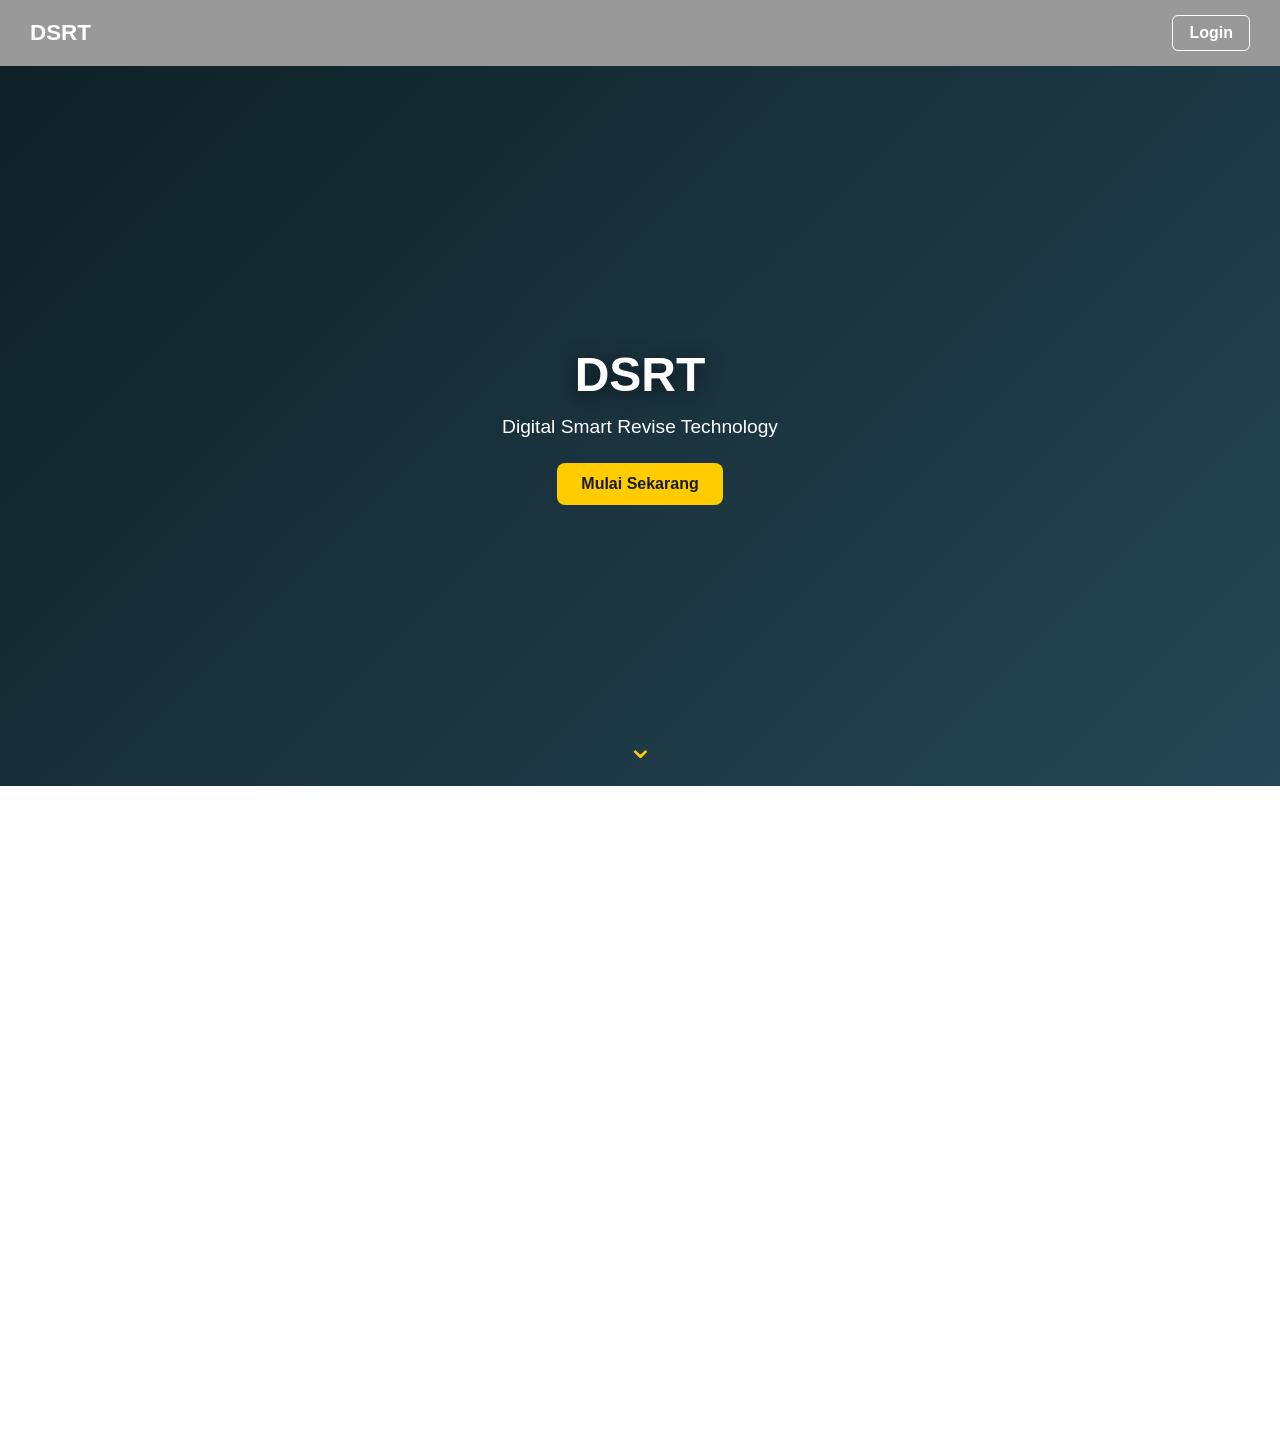
==== commit 804bb21e: "Update index.html" ====
--- a/index.html
+++ b/index.html
@@ -6,15 +6,20 @@
 <title>DSRT - Digital Smart Revise Technology</title>
 <style>
 * {margin:0; padding:0; box-sizing:border-box;}
-html, body {height:100%; font-family:'Arial', sans-serif; color:white; background:#0f2027;}
-body {display:flex; flex-direction:column; perspective:1000px; overflow-x:hidden;}
+html, body {height:100%; font-family:'Arial', sans-serif; color:white; overflow-x:hidden;}
+body {display:flex; flex-direction:column; perspective:1000px;}
 
+/* Header */
 header {display:flex; justify-content:space-between; align-items:center; padding:15px 30px; background:rgba(0,0,0,0.4); backdrop-filter: blur(6px); z-index:1000; position:sticky; top:0;}
 header h2 {font-size:1.4rem; font-weight:bold;}
 header a {color:white; text-decoration:none; font-weight:bold; border:1px solid white; padding:8px 16px; border-radius:6px; transition:0.3s;}
 header a:hover {background:white; color:#203a43;}
 
-.main {flex:1; display:flex; flex-direction:column;}
+/* Main container */
+.main {flex:1; display:flex; flex-direction:column; position:relative;}
+
+/* Canvas particle */
+#particleCanvas {position:absolute; top:0; left:0; width:100%; height:100%; z-index:0;}
 
 /* Hero */
 .hero {
@@ -30,26 +35,22 @@
   animation: gradientBG 15s ease infinite;
   transform-style: preserve-3d;
   transition: transform 0.2s;
+  z-index:1;
 }
 @keyframes gradientBG {
   0% {background-position:0% 50%;}
   50% {background-position:100% 50%;}
   100% {background-position:0% 50%;}
 }
-
 .hero h1 {font-size:3rem; text-shadow:0 5px 20px rgba(0,0,0,0.6); animation: fadeInUp 1s ease forwards;}
 .hero p {font-size:1.2rem; margin-top:10px; opacity:0; animation: fadeInUp 1s ease 0.3s forwards;}
 .cta {margin-top:20px;}
 .cta button {background:#ffcc00; color:#1a1a1a; font-size:1rem; font-weight:bold; border:none; padding:12px 24px; border-radius:8px; cursor:pointer; transition:0.3s;}
 .cta button:hover {background:#ffdb4d; transform:scale(1.05);}
 
-/* Scroll down indicator */
+/* Scroll down */
 .scroll-down {position:absolute; bottom:20px; font-size:2rem; color:#ffcc00; cursor:pointer; animation: bounce 1.5s infinite;}
-@keyframes bounce {
-  0%,20%,50%,80%,100% {transform: translateY(0);}
-  40% {transform: translateY(10px);}
-  60% {transform: translateY(5px);}
-}
+@keyframes bounce {0%,20%,50%,80%,100% {transform: translateY(0);} 40% {transform: translateY(10px);} 60% {transform: translateY(5px);}}
 
 /* Sections */
 section {flex:1; display:flex; flex-direction:column; justify-content:center; align-items:center; text-align:center; padding:40px 20px; opacity:0; transform: translateY(40px); transition: all 0.8s ease;}
@@ -57,7 +58,7 @@
 section h2 {font-size:2rem; margin-bottom:20px;}
 section p {font-size:1.1rem; line-height:1.6; max-width:700px;}
 
-/* Fitur */
+/* Features */
 .features {display:grid; grid-template-columns:repeat(auto-fit, minmax(250px,1fr)); gap:20px; width:100%; max-width:1000px;}
 .feature {background:rgba(255,255,255,0.05); padding:20px; border-radius:12px; text-align:center; transition:all 0.3s;}
 .feature:hover {transform: translateY(-5px) scale(1.03); background:rgba(255,255,255,0.1);}
@@ -82,6 +83,10 @@
 </header>
 
 <div class="main">
+  <!-- Canvas particle -->
+  <canvas id="particleCanvas"></canvas>
+
+  <!-- Hero -->
   <section class="hero" id="hero">
     <h1>DSRT</h1>
     <p>Digital Smart Revise Technology</p>
@@ -91,11 +96,13 @@
     <div class="scroll-down" onclick="document.getElementById('about').scrollIntoView({behavior:'smooth'})">⌄</div>
   </section>
 
+  <!-- Tentang Kita -->
   <section id="about">
     <h2>Tentang Kita</h2>
     <p>DSRT adalah platform modern untuk mengedit, merestorasi, dan membuat karya digital dengan teknologi pintar. Kami menghadirkan pengalaman editing sederhana hingga profesional dengan sistem modular.</p>
   </section>
 
+  <!-- Fitur Unggulan -->
   <section id="features">
     <h2>Fitur Unggulan</h2>
     <div class="features">
@@ -132,13 +139,42 @@
     hero.style.transform = `rotateX(${y}deg) rotateY(${x}deg)`;
   });
 } else {
-  // Mobile: animasi rotasi otomatis
   let angle = 0;
   setInterval(() => {
     angle += 0.5;
     hero.style.transform = `rotateY(${angle}deg)`;
   }, 50);
 }
+
+// Particle canvas
+const canvas = document.getElementById('particleCanvas');
+const ctx = canvas.getContext('2d');
+let W = canvas.width = window.innerWidth;
+let H = canvas.height = window.innerHeight;
+const particles = [];
+const numParticles = 200;
+for(let i=0;i<numParticles;i++){
+  particles.push({x:Math.random()*W, y:Math.random()*H, r:Math.random()*2+1, d:Math.random()*1+1});
+}
+function draw(){
+  ctx.clearRect(0,0,W,H);
+  for(let i=0;i<particles.length;i++){
+    let p = particles[i];
+    ctx.beginPath();
+    ctx.arc(p.x,p.y,p.r,0,Math.PI*2,false);
+    ctx.fillStyle='rgba(255,255,255,0.6)';
+    ctx.fill();
+    p.y += p.d;
+    if(p.y > H){p.y=0; p.x=Math.random()*W;}
+  }
+  requestAnimationFrame(draw);
+}
+draw();
+
+window.addEventListener('resize', ()=>{
+  W = canvas.width = window.innerWidth;
+  H = canvas.height = window.innerHeight;
+});
 </script>
 
 </body>
